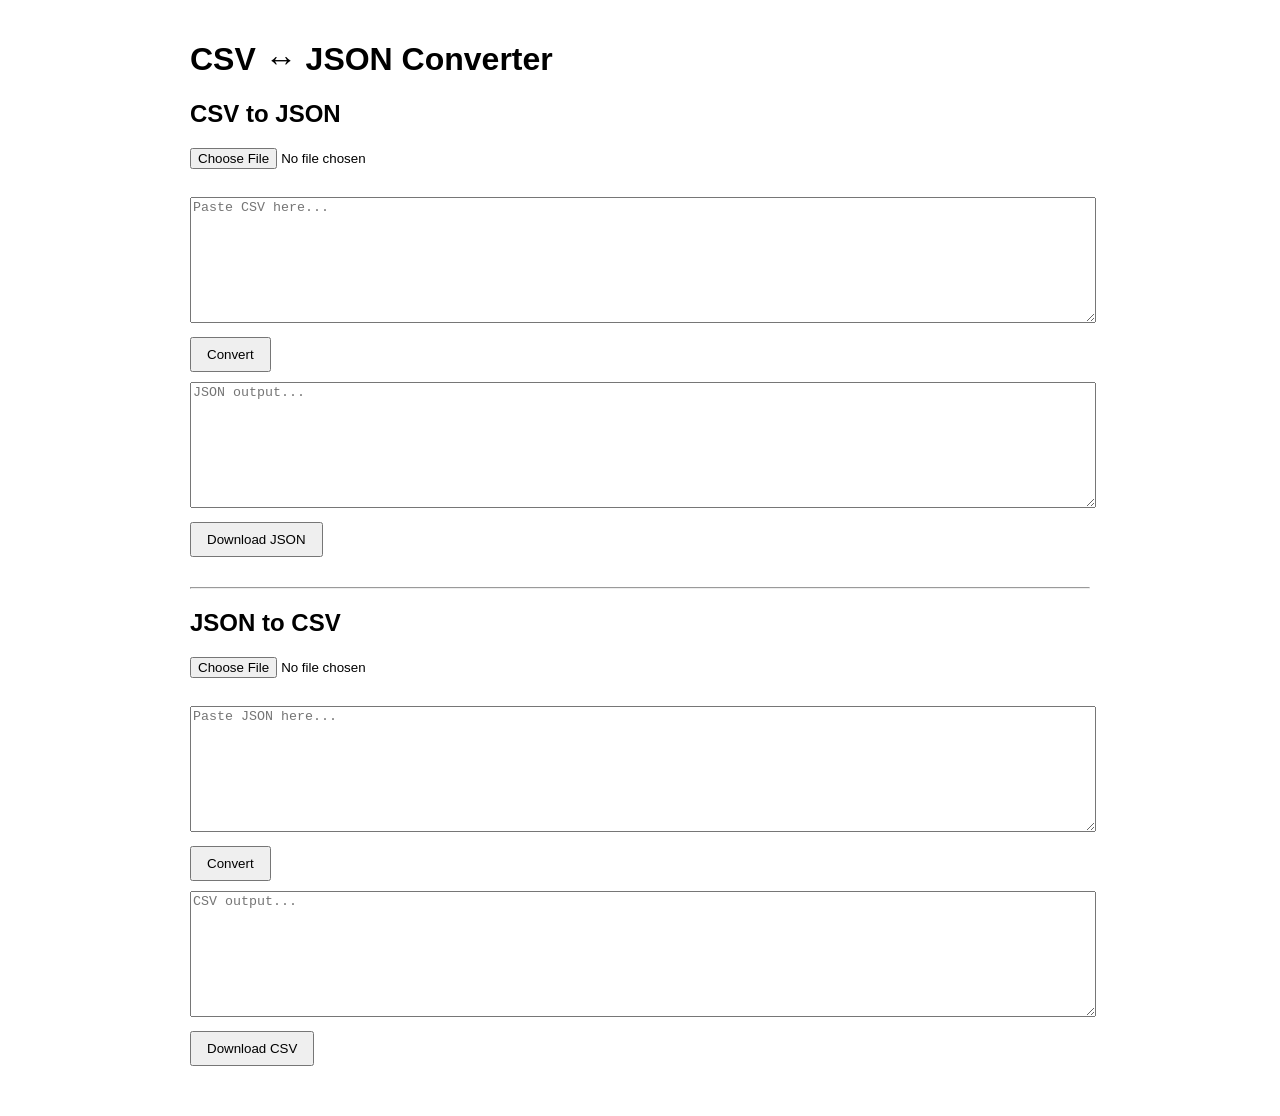
==== JSON CSV converter/index.html @ 848d0bf3 "Add files via upload" ====
<!DOCTYPE html>
<html lang="en">
<head>
  <meta charset="UTF-8">
  <title>CSV ↔ JSON Converter</title>
  <link rel="stylesheet" href="style.css">
</head>
<body>

  <h1>CSV ↔ JSON Converter</h1>

  <!-- CSV to JSON -->
  <section>
    <h2>CSV to JSON</h2>

    <input type="file" id="csvFile" accept=".csv">
    <br><br>

    <textarea id="csvInput" placeholder="Paste CSV here..."></textarea>
    <br>

    <button onclick="convertCSVtoJSON()">Convert</button>

    <textarea id="jsonOutput" placeholder="JSON output..." readonly></textarea>
    <br>

    <button onclick="downloadJSON()">Download JSON</button>
  </section>

  <hr>

  <!-- JSON to CSV -->
  <section>
    <h2>JSON to CSV</h2>

    <input type="file" id="jsonFile" accept=".json">
    <br><br>

    <textarea id="jsonInput" placeholder="Paste JSON here..."></textarea>
    <br>

    <button onclick="convertJSONtoCSV()">Convert</button>

    <textarea id="csvOutput" placeholder="CSV output..." readonly></textarea>
    <br>

    <button onclick="downloadCSV()">Download CSV</button>
  </section>

  <script src="script.js"></script>
</body>
</html>
---- JSON CSV converter/style.css ----
body {
  font-family: Arial, sans-serif;
  max-width: 900px;
  margin: auto;
  padding: 20px;
}

textarea {
  width: 100%;
  height: 120px;
  margin: 10px 0;
}

button {
  padding: 8px 15px;
  cursor: pointer;
}

section {
  margin-bottom: 30px;
}
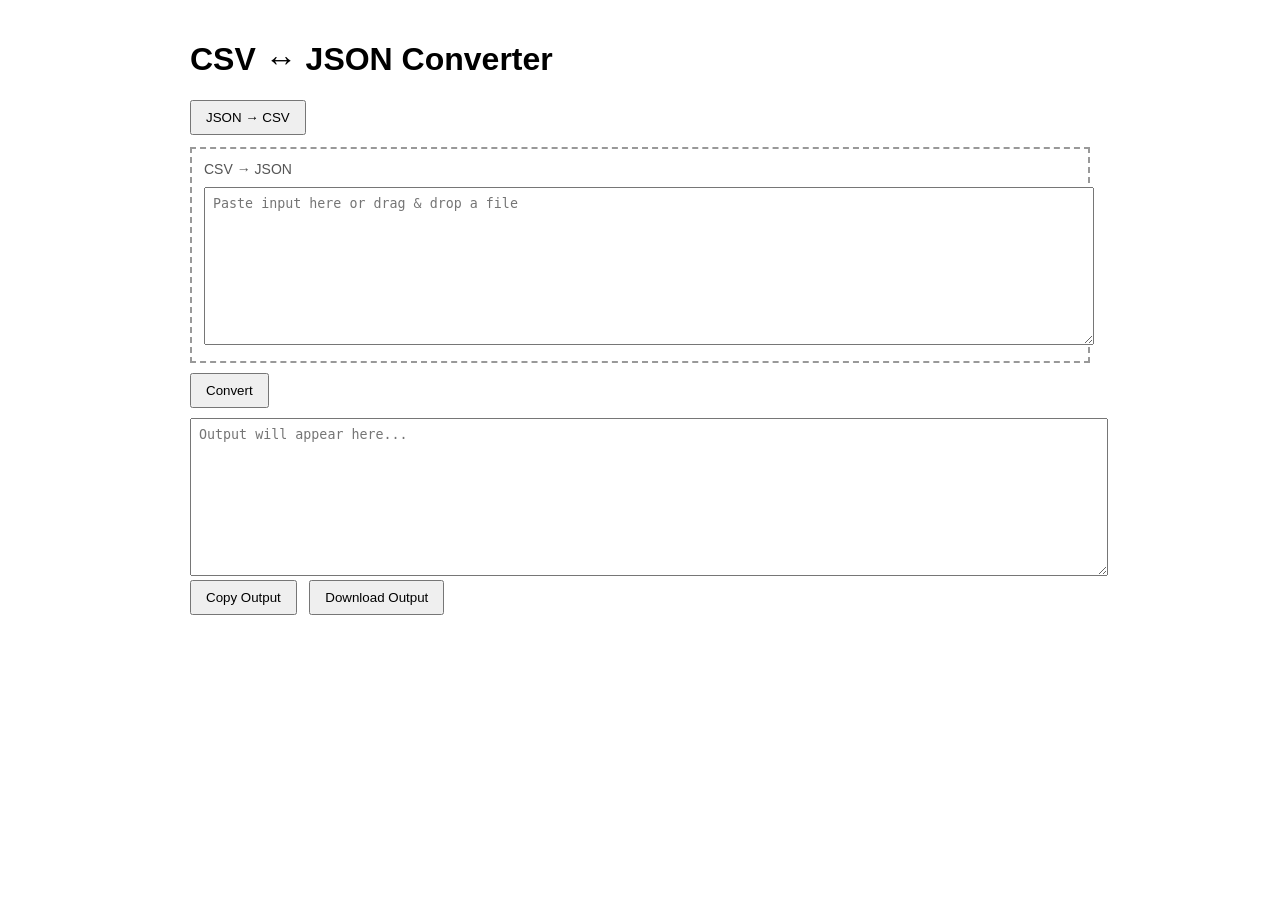
==== commit 29f427c5: "change into a single pagde" ====
--- a/JSON CSV converter/index.html
+++ b/JSON CSV converter/index.html
@@ -1,51 +1,40 @@
 <!DOCTYPE html>
 <html lang="en">
 <head>
-  <meta charset="UTF-8">
+  <meta charset="UTF-8" />
   <title>CSV ↔ JSON Converter</title>
-  <link rel="stylesheet" href="style.css">
+  <link rel="stylesheet" href="style.css" />
 </head>
 <body>
 
   <h1>CSV ↔ JSON Converter</h1>
 
-  <!-- CSV to JSON -->
-  <section>
-    <h2>CSV to JSON</h2>
+  <div class="controls">
+    <button id="toggleModeBtn">JSON → CSV</button>
+  </div>
 
-    <input type="file" id="csvFile" accept=".csv">
-    <br><br>
+  <div id="dropZone" class="drop-zone">
+    <p id="modeLabel">CSV → JSON</p>
+    <textarea
+      id="inputArea"
+      placeholder="Paste input here or drag & drop a file"
+    ></textarea>
+  </div>
 
-    <textarea id="csvInput" placeholder="Paste CSV here..."></textarea>
-    <br>
+  <button id="convertBtn">Convert</button>
 
-    <button onclick="convertCSVtoJSON()">Convert</button>
+  <textarea
+    id="outputArea"
+    placeholder="Output will appear here..."
+    readonly
+  ></textarea>
 
-    <textarea id="jsonOutput" placeholder="JSON output..." readonly></textarea>
-    <br>
+  <div class="actions">
+    <button id="copyBtn">Copy Output</button>
+    <button id="downloadBtn">Download Output</button>
+  </div>
 
-    <button onclick="downloadJSON()">Download JSON</button>
-  </section>
-
-  <hr>
-
-  <!-- JSON to CSV -->
-  <section>
-    <h2>JSON to CSV</h2>
-
-    <input type="file" id="jsonFile" accept=".json">
-    <br><br>
-
-    <textarea id="jsonInput" placeholder="Paste JSON here..."></textarea>
-    <br>
-
-    <button onclick="convertJSONtoCSV()">Convert</button>
-
-    <textarea id="csvOutput" placeholder="CSV output..." readonly></textarea>
-    <br>
-
-    <button onclick="downloadCSV()">Download CSV</button>
-  </section>
+  <input type="file" id="fileInput" hidden />
 
   <script src="script.js"></script>
 </body>
--- a/JSON CSV converter/style.css
+++ b/JSON CSV converter/style.css
@@ -7,15 +7,39 @@
 
 textarea {
   width: 100%;
-  height: 120px;
-  margin: 10px 0;
+  height: 140px;
+  margin-top: 10px;
+  padding: 8px;
+  font-family: monospace;
 }
 
 button {
-  padding: 8px 15px;
+  padding: 8px 14px;
   cursor: pointer;
 }
 
-section {
-  margin-bottom: 30px;
+.controls,
+.actions {
+  margin-bottom: 12px;
 }
+
+.actions button {
+  margin-right: 8px;
+}
+
+.drop-zone {
+  border: 2px dashed #999;
+  padding: 12px;
+  margin-bottom: 10px;
+}
+
+.drop-zone.dragover {
+  background-color: #f3f3f3;
+  border-color: #333;
+}
+
+.drop-zone p {
+  margin: 0;
+  font-size: 14px;
+  color: #555;
+}
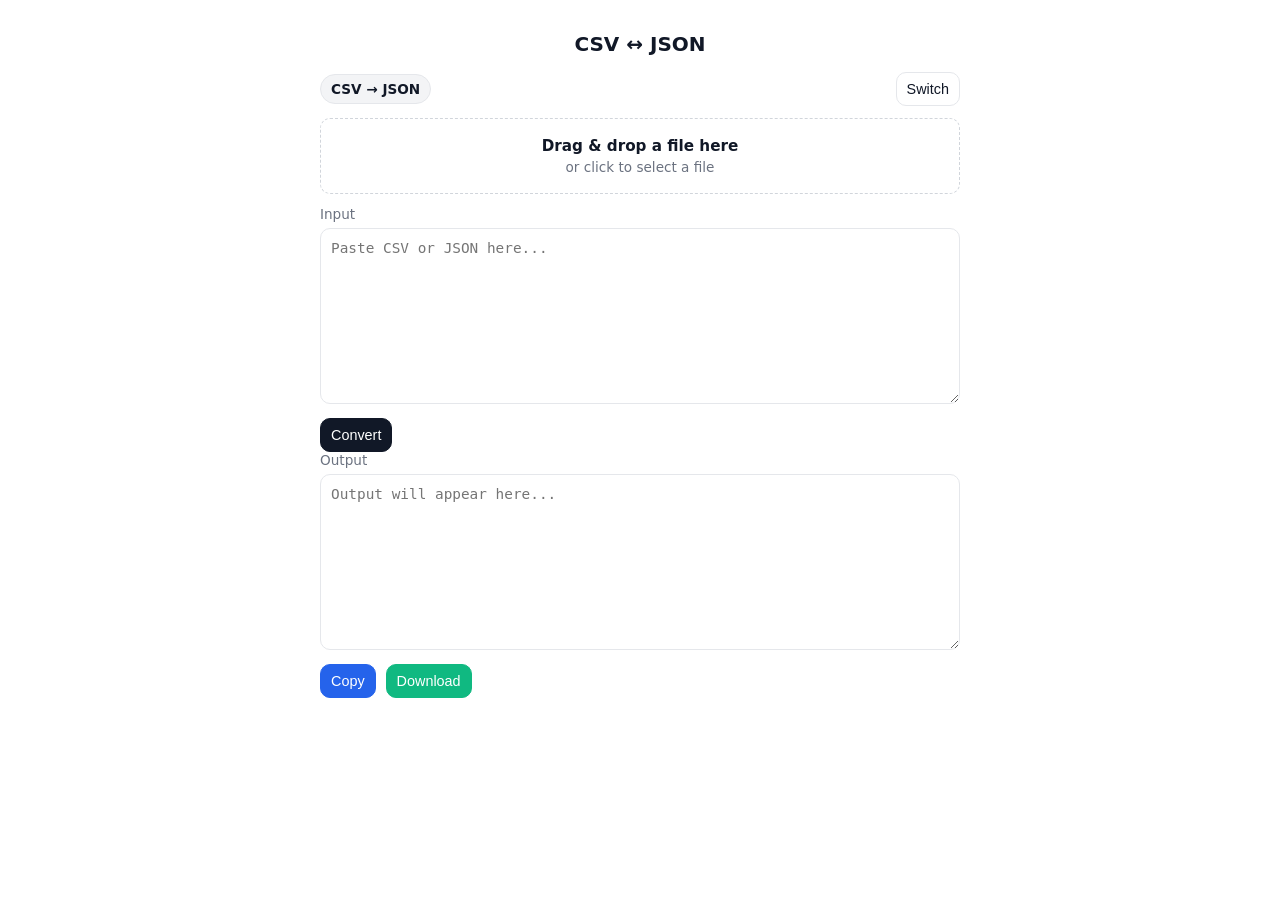
==== commit fd028b5d: "change into modern look" ====
--- a/JSON CSV converter/index.html
+++ b/JSON CSV converter/index.html
@@ -3,38 +3,42 @@
 <head>
   <meta charset="UTF-8" />
   <title>CSV ↔ JSON Converter</title>
+  <link rel="icon" href="https://www.dreamstime.com/data-transfer-symbol-circular-arrows-around-document-icon-file-management-processing-depicts-two-documents-forming-image388238230" type="image/png" />
   <link rel="stylesheet" href="style.css" />
 </head>
 <body>
+  <div class="container">
+    <h1>CSV ↔ JSON</h1>
 
-  <h1>CSV ↔ JSON Converter</h1>
+    <div class="mode-bar">
+      <span id="modeLabel" class="badge">CSV → JSON</span>
+      <button id="toggleModeBtn" class="btn btn-ghost">Switch</button>
+    </div>
 
-  <div class="controls">
-    <button id="toggleModeBtn">JSON → CSV</button>
+    <div id="dropZone" class="drop-zone">
+      <div class="drop-title">Drag & drop a file here</div>
+      <div class="drop-sub">or click to select a file</div>
+    </div>
+
+    <input type="file" id="fileInput" hidden />
+
+    <div class="panel">
+      <label class="label">Input</label>
+      <textarea id="inputArea" placeholder="Paste CSV or JSON here..."></textarea>
+    </div>
+
+    <button id="convertBtn" class="btn btn-primary">Convert</button>
+
+    <div class="panel">
+      <label class="label">Output</label>
+      <textarea id="outputArea" placeholder="Output will appear here..." readonly></textarea>
+
+      <div class="output-actions">
+        <button id="copyBtn" class="btn btn-copy">Copy</button>
+        <button id="downloadBtn" class="btn btn-download">Download</button>
+      </div>
+    </div>
   </div>
-
-  <div id="dropZone" class="drop-zone">
-    <p id="modeLabel">CSV → JSON</p>
-    <textarea
-      id="inputArea"
-      placeholder="Paste input here or drag & drop a file"
-    ></textarea>
-  </div>
-
-  <button id="convertBtn">Convert</button>
-
-  <textarea
-    id="outputArea"
-    placeholder="Output will appear here..."
-    readonly
-  ></textarea>
-
-  <div class="actions">
-    <button id="copyBtn">Copy Output</button>
-    <button id="downloadBtn">Download Output</button>
-  </div>
-
-  <input type="file" id="fileInput" hidden />
 
   <script src="script.js"></script>
 </body>
--- a/JSON CSV converter/style.css
+++ b/JSON CSV converter/style.css
@@ -1,45 +1,166 @@
+* { 
+  box-sizing: border-box; 
+}
+
 body {
-  font-family: Arial, sans-serif;
-  max-width: 900px;
-  margin: auto;
-  padding: 20px;
+  font-family: system-ui, sans-serif;
+  background: #ffffff;
+  margin: 0;
+  padding: 32px 12px;
+  color: #111827;
+}
+
+.container {
+  max-width: 640px;              
+  margin: 0 auto;
+}
+
+h1 {
+  text-align: center;
+  font-size: 1.25rem;
+  font-weight: 700;
+  margin: 0 0 16px;
+}
+
+.mode-bar {
+  display: flex;
+  align-items: center;
+  justify-content: space-between;
+  margin-bottom: 12px;
+}
+
+.badge {
+  display: inline-flex;
+  align-items: center;
+  padding: 6px 10px;
+  font-size: 0.85rem;
+  font-weight: 600;
+  background: #f3f4f6;
+  border: 1px solid #e5e7eb;
+  border-radius: 999px;
+}
+
+.drop-zone {
+  border: 1px dashed #d1d5db;    
+  border-radius: 10px;
+  padding: 18px 14px;
+  text-align: center;
+  cursor: pointer;
+  user-select: none;
+  margin-bottom: 12px;
+  transition: background 0.15s ease, border-color 0.15s ease;
+}
+
+.drop-zone:hover {
+  background: #fafafa;
+}
+
+.drop-zone.drag {
+  background: #f3f4f6;
+  border-color: #9ca3af;
+}
+
+.drop-title {
+  font-size: 0.95rem;
+  font-weight: 600;
+  color: #111827;
+}
+
+.drop-sub {
+  font-size: 0.85rem;
+  color: #6b7280;
+  margin-top: 4px;
+}
+
+.panel {
+  margin-bottom: 10px;
+}
+
+.label {
+  display: block;
+  font-size: 0.85rem;
+  color: #6b7280;
+  margin: 0 0 6px;
 }
 
 textarea {
   width: 100%;
-  height: 140px;
-  margin-top: 10px;
-  padding: 8px;
-  font-family: monospace;
+  min-height: 176px; 
+  padding: 10px 10px;
+  border-radius: 10px;
+  border: 1px solid #e5e7eb;
+  background: #ffffff;
+  font-size: 0.9rem;
+  line-height: 1.35;
+  font-family: ui-monospace, SFMono-Regular, Menlo, monospace;
+  resize: vertical;
 }
 
-button {
-  padding: 8px 14px;
-  cursor: pointer;
+textarea:focus {
+  outline: none;
+  border-color: #9ca3af;
 }
 
-.controls,
-.actions {
-  margin-bottom: 12px;
+.toolbar {
+  display: flex;
+  align-items: center;
+  gap: 8px;
+  margin: 10px 0 12px;
 }
 
-.actions button {
-  margin-right: 8px;
+.spacer { flex: 1; }
+
+.btn {
+  border: 1px solid transparent;
+  border-radius: 10px;
+  padding: 8px 10px;            
+  font-size: 0.9rem;
+  cursor: pointer;
+  background: #ffffff;
 }
 
-.drop-zone {
-  border: 2px dashed #999;
-  padding: 12px;
-  margin-bottom: 10px;
+.btn-primary {
+  background: #111827;
+  color: #ffffff;
+  border-color: #111827;
 }
 
-.drop-zone.dragover {
-  background-color: #f3f3f3;
-  border-color: #333;
+.btn-primary:hover {
+  opacity: 0.92;
 }
 
-.drop-zone p {
-  margin: 0;
-  font-size: 14px;
-  color: #555;
+.btn-ghost {
+  background: #ffffff;
+  border-color: #e5e7eb;
+  color: #111827;
 }
+
+.btn-ghost:hover {
+  background: #f9fafb;
+}
+
+.output-actions {
+  display: flex;
+  gap: 10px;
+  margin-top: 10px;
+}
+
+.btn-copy {
+  background: #2563eb;
+  color: #ffffff;
+  border-color: #2563eb;
+}
+
+.btn-copy:hover {
+  opacity: 0.92;
+}
+
+.btn-download {
+  background: #10b981;
+  color: #ffffff;
+  border-color: #10b981;
+}
+
+.btn-download:hover {
+  opacity: 0.92;
+}
